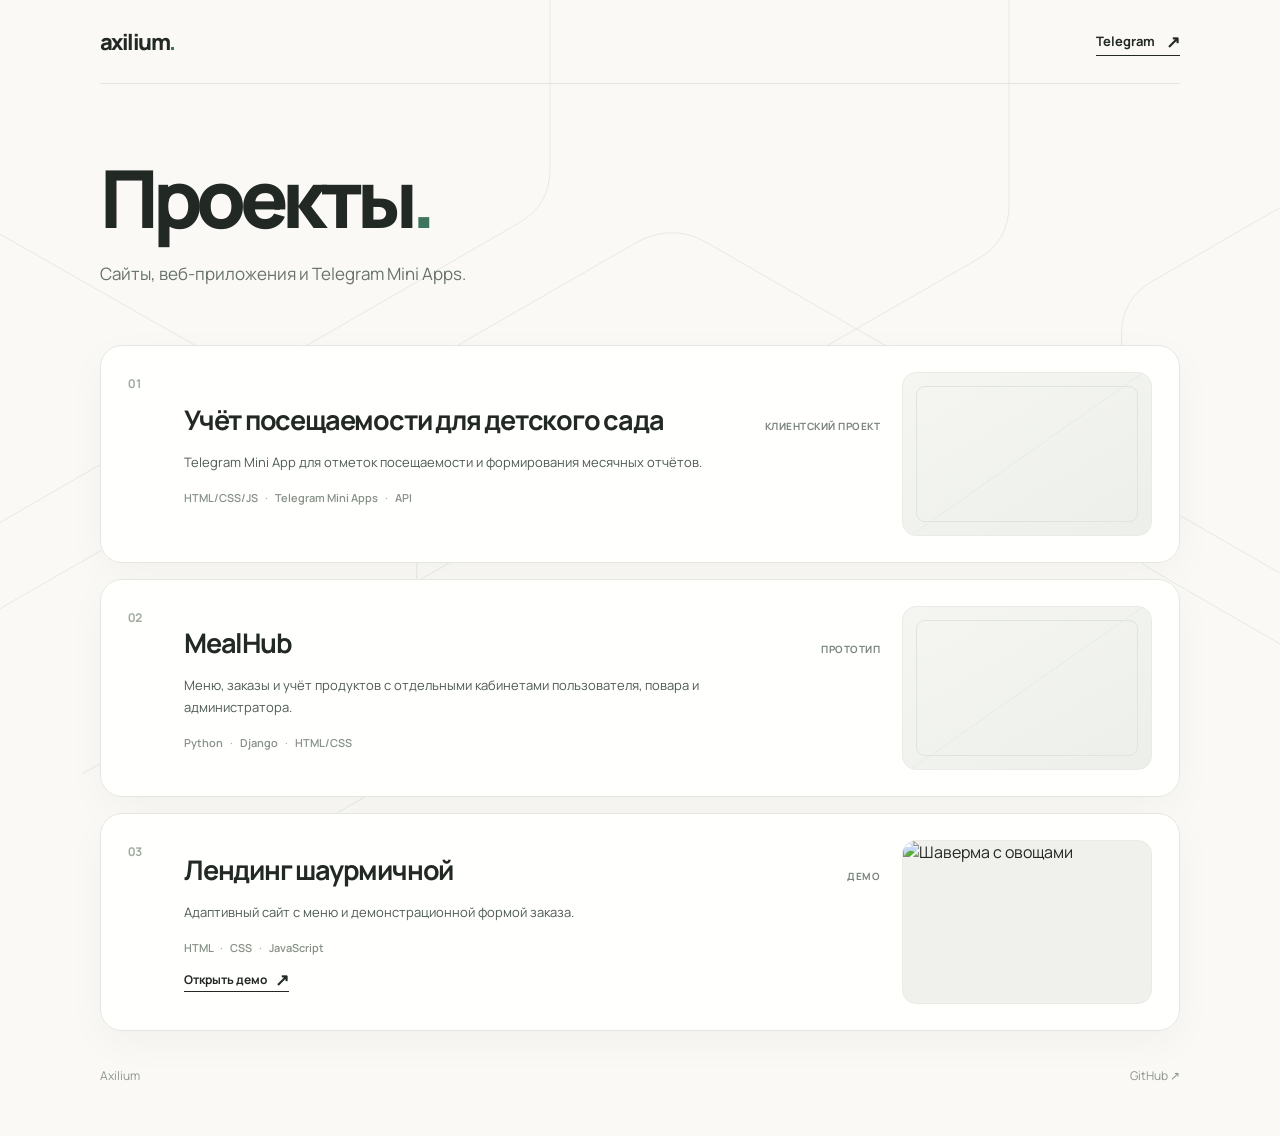
==== index.html @ ad245e5b "Add restrained project cards and image slots" ====
<!doctype html>
<html lang="ru">
  <head>
    <meta charset="UTF-8" />
    <meta name="viewport" content="width=device-width, initial-scale=1" />
    <meta name="theme-color" content="#f8f8f5" />
    <meta name="description" content="Axilium — проекты: Telegram Mini App, веб-система на Django и демонстрационный лендинг." />
    <title>Проекты — Axilium</title>
    <link rel="preconnect" href="https://fonts.googleapis.com" />
    <link rel="preconnect" href="https://fonts.gstatic.com" crossorigin />
    <link href="https://fonts.googleapis.com/css2?family=Manrope:wght@400;500;600;700;800&display=swap" rel="stylesheet" />
    <link rel="stylesheet" href="styles.css" />
  </head>
  <body>
    <div class="page">
      <header class="header">
        <a class="brand" href="/" aria-label="Axilium — главная">axilium<span>.</span></a>
        <a class="contact-link" href="https://t.me/achomp" target="_blank" rel="noopener noreferrer">Telegram <span aria-hidden="true">↗</span></a>
      </header>

      <main>
        <div class="intro">
          <h1>Проекты<span>.</span></h1>
          <p>Сайты, веб-приложения и Telegram Mini Apps.</p>
        </div>

        <section class="projects" aria-label="Примеры проектов">
          <article class="project">
            <span class="project-index" aria-hidden="true">01</span>
            <div class="project-body">
              <div class="project-heading">
                <h2>Учёт посещаемости для детского сада</h2>
                <span class="project-type">Клиентский проект</span>
              </div>
              <p class="description">Telegram Mini App для отметок посещаемости и формирования месячных отчётов.</p>
              <p class="stack">HTML/CSS/JS <span>·</span> Telegram Mini Apps <span>·</span> API</p>
            </div>
            <div class="project-media project-media-empty" aria-hidden="true"></div>
          </article>

          <article class="project">
            <span class="project-index" aria-hidden="true">02</span>
            <div class="project-body">
              <div class="project-heading">
                <h2>MealHub</h2>
                <span class="project-type">Прототип</span>
              </div>
              <p class="description">Меню, заказы и учёт продуктов с отдельными кабинетами пользователя, повара и администратора.</p>
              <p class="stack">Python <span>·</span> Django <span>·</span> HTML/CSS</p>
            </div>
            <div class="project-media project-media-empty" aria-hidden="true"></div>
          </article>

          <article class="project">
            <span class="project-index" aria-hidden="true">03</span>
            <div class="project-body">
              <div class="project-heading">
                <h2>Лендинг шаурмичной</h2>
                <span class="project-type">Демо</span>
              </div>
              <p class="description">Адаптивный сайт с меню и демонстрационной формой заказа.</p>
              <p class="stack">HTML <span>·</span> CSS <span>·</span> JavaScript</p>
              <a class="project-link" href="demos/shawarma/" target="_blank" rel="noopener noreferrer">Открыть демо <span aria-hidden="true">↗</span></a>
            </div>
            <div class="project-media">
              <img src="https://images.unsplash.com/photo-1561651823-34feb02250e4?auto=format&amp;fit=crop&amp;w=900&amp;q=85" alt="Шаверма с овощами" loading="lazy" />
            </div>
          </article>
        </section>
      </main>

      <footer class="footer">
        <span>Axilium</span>
        <a href="https://github.com/Axilium1749" target="_blank" rel="noopener noreferrer">GitHub ↗</a>
      </footer>
    </div>
  </body>
</html>
---- styles.css ----
:root {
  --paper: #faf9f6;
  --ink: #222824;
  --muted: #68726c;
  --line: #e2e5df;
  --accent: #3d765d;
}

* { box-sizing: border-box; }
html { scroll-behavior: smooth; }
body {
  margin: 0;
  background: var(--paper);
  color: var(--ink);
  font-family: Manrope, Arial, sans-serif;
  -webkit-font-smoothing: antialiased;
}
body::before {
  content: "";
  position: fixed;
  inset: 0;
  z-index: 0;
  pointer-events: none;
  background: url("assets/background-lines.svg") center top / cover no-repeat;
}
a { color: inherit; }
::selection { background: #d9eddf; }
:focus-visible { outline: 2px solid var(--accent); outline-offset: 5px; }

.page { position: relative; z-index: 1; width: min(1080px, calc(100% - 64px)); margin: 0 auto; }
.header { height: 84px; border-bottom: 1px solid var(--line); display: flex; align-items: center; justify-content: space-between; gap: 24px; }
.brand { font-size: 22px; font-weight: 800; letter-spacing: -.07em; text-decoration: none; }
.brand span, .intro h1 span { color: var(--accent); }
.contact-link { display: inline-flex; gap: 11px; align-items: center; text-decoration: none; font-size: 13px; font-weight: 700; border-bottom: 1px solid currentColor; padding: 5px 0; transition: color .2s; }
.contact-link:hover, .project-link:hover, .footer a:hover { color: var(--accent); }
.contact-link span, .project-link span { font-size: 17px; line-height: 1; }

h1, h2, p { margin: 0; }
.intro { padding: 70px 0 58px; }
.intro h1 { font-size: clamp(48px, 8vw, 80px); font-weight: 800; letter-spacing: -.08em; line-height: 1.1; }
.intro p { margin-top: 18px; font-size: 17px; line-height: 1.6; color: var(--muted); }

.projects { display: grid; gap: 16px; }
.project {
  display: grid;
  grid-template-columns: 34px minmax(0, 1fr) 250px;
  align-items: center;
  gap: 22px;
  min-height: 218px;
  padding: 25px 27px;
  background: rgba(255, 255, 253, .96);
  border: 1px solid #e4e7e1;
  border-radius: 22px;
  box-shadow: 0 12px 40px rgba(32, 40, 35, .035);
}
.project-index { align-self: start; padding-top: 4px; font-size: 12px; font-weight: 700; color: #a0aaa1; font-variant-numeric: tabular-nums; }
.project-heading { display: flex; align-items: baseline; justify-content: space-between; gap: 16px; }
.project h2 { font-size: clamp(21px, 2.5vw, 27px); font-weight: 700; line-height: 1.35; letter-spacing: -.045em; }
.project-type { flex: none; font-size: 10px; font-weight: 700; color: #79847c; text-transform: uppercase; letter-spacing: .05em; }
.description { margin-top: 12px; max-width: 570px; font-size: 13px; line-height: 1.7; color: #4f5b53; }
.stack { margin-top: 16px; font-size: 11px; line-height: 1.6; font-weight: 600; color: #879188; }
.stack span { padding: 0 5px; color: #aab4ac; }
.project-link { display: inline-flex; align-items: center; gap: 8px; margin-top: 15px; text-decoration: none; border-bottom: 1px solid currentColor; padding-bottom: 3px; font-size: 12px; font-weight: 700; transition: color .2s; }

.project-media {
  width: 100%;
  height: 164px;
  overflow: hidden;
  border-radius: 14px;
  background: #f0f1ed;
  border: 1px solid #e9ebe5;
}
.project-media img { display: block; width: 100%; height: 100%; object-fit: cover; object-position: center; }
.project-media-empty {
  position: relative;
  background: linear-gradient(150deg, #f5f6f2, #edefea);
}
.project-media-empty::before {
  content: "";
  position: absolute;
  inset: 13px;
  border: 1px solid #dfe4dc;
  border-radius: 9px;
}
.project-media-empty::after {
  content: "";
  position: absolute;
  inset: 0;
  background: linear-gradient(145deg, transparent calc(50% - .5px), #e2e6de 50%, transparent calc(50% + .5px));
}

.footer { display: flex; justify-content: space-between; align-items: center; gap: 20px; padding: 36px 0 52px; font-size: 12px; color: #8b958e; }
.footer a { text-decoration: none; transition: color .2s; }

@media (max-width: 850px) {
  .project { grid-template-columns: 25px minmax(0, 1fr) 180px; gap: 17px; padding: 22px; }
  .project-heading { display: block; }
  .project-type { display: block; margin-top: 7px; }
  .project-media { height: 145px; }
}
@media (max-width: 620px) {
  .page { width: min(100% - 32px, 1080px); }
  .header { height: 72px; }
  .intro { padding: 56px 0 46px; }
  .intro p { font-size: 15px; margin-top: 12px; }
  .project { grid-template-columns: 24px minmax(0, 1fr); gap: 6px 12px; padding: 22px; }
  .project-index { grid-column: 1; grid-row: 1; }
  .project-body { grid-column: 2; grid-row: 1; }
  .project-media { grid-column: 2; grid-row: 2; height: auto; aspect-ratio: 16 / 9; margin-top: 18px; }
  .project h2 { font-size: 22px; }
  .description { font-size: 13px; }
}
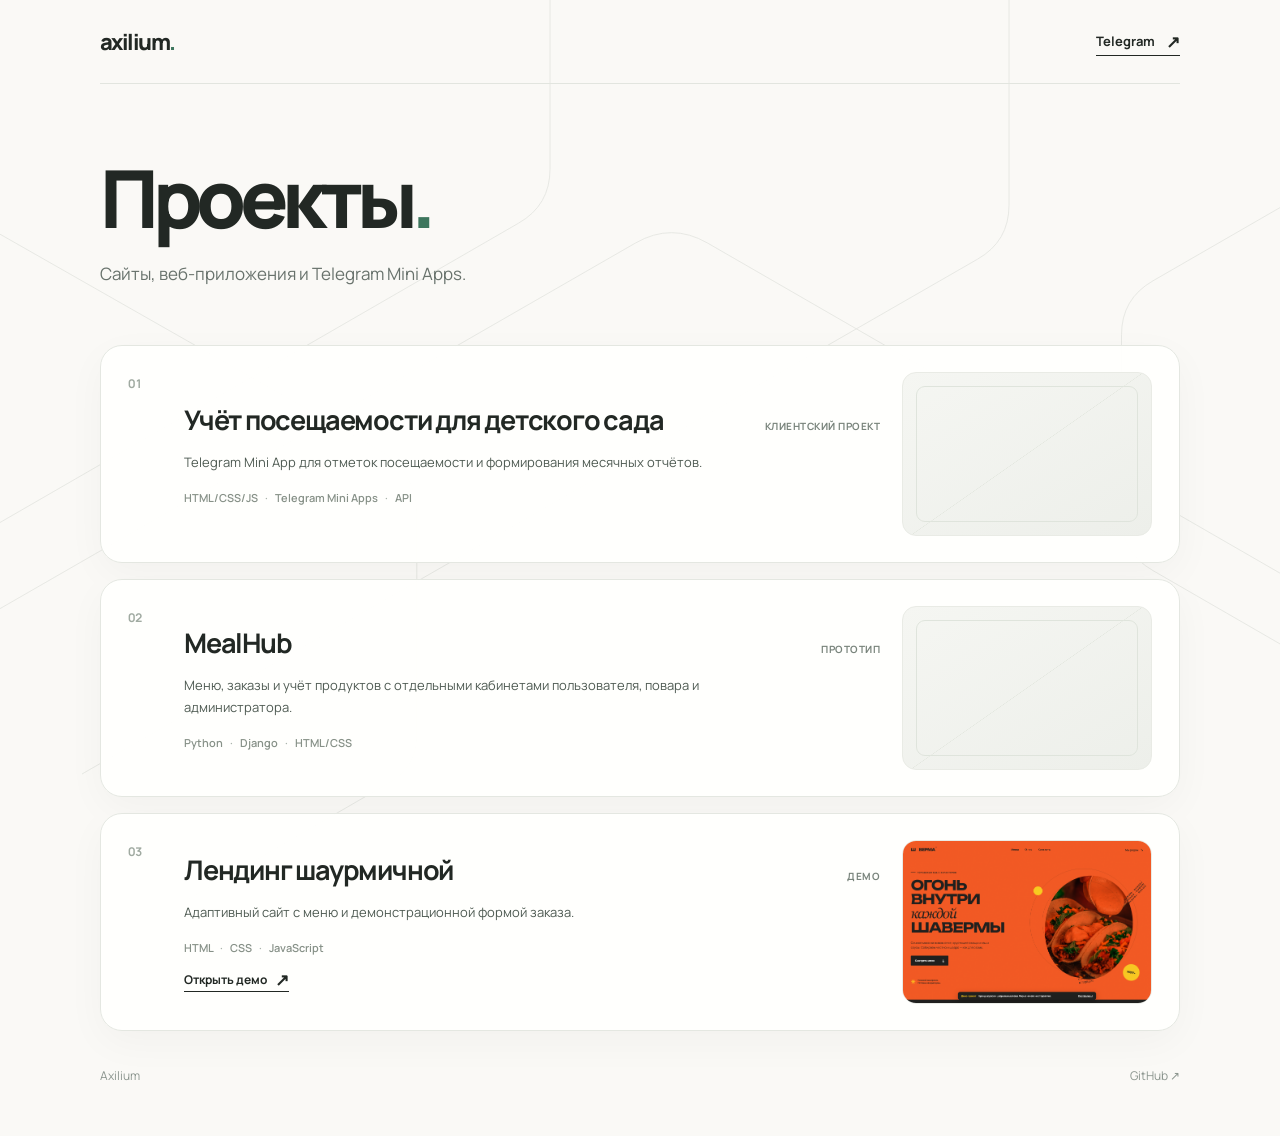
==== commit 83866185: "Use landing screenshot in portfolio card" ====
--- a/index.html
+++ b/index.html
@@ -9,7 +9,7 @@
     <link rel="preconnect" href="https://fonts.googleapis.com" />
     <link rel="preconnect" href="https://fonts.gstatic.com" crossorigin />
     <link href="https://fonts.googleapis.com/css2?family=Manrope:wght@400;500;600;700;800&display=swap" rel="stylesheet" />
-    <link rel="stylesheet" href="styles.css" />
+    <link rel="stylesheet" href="styles.css?v=cards-2" />
   </head>
   <body>
     <div class="page">
@@ -63,7 +63,7 @@
               <a class="project-link" href="demos/shawarma/" target="_blank" rel="noopener noreferrer">Открыть демо <span aria-hidden="true">↗</span></a>
             </div>
             <div class="project-media">
-              <img src="https://images.unsplash.com/photo-1561651823-34feb02250e4?auto=format&amp;fit=crop&amp;w=900&amp;q=85" alt="Шаверма с овощами" loading="lazy" />
+              <img src="assets/shawarma-preview.png" alt="Скриншот лендинга шаурмичной" loading="lazy" />
             </div>
           </article>
         </section>
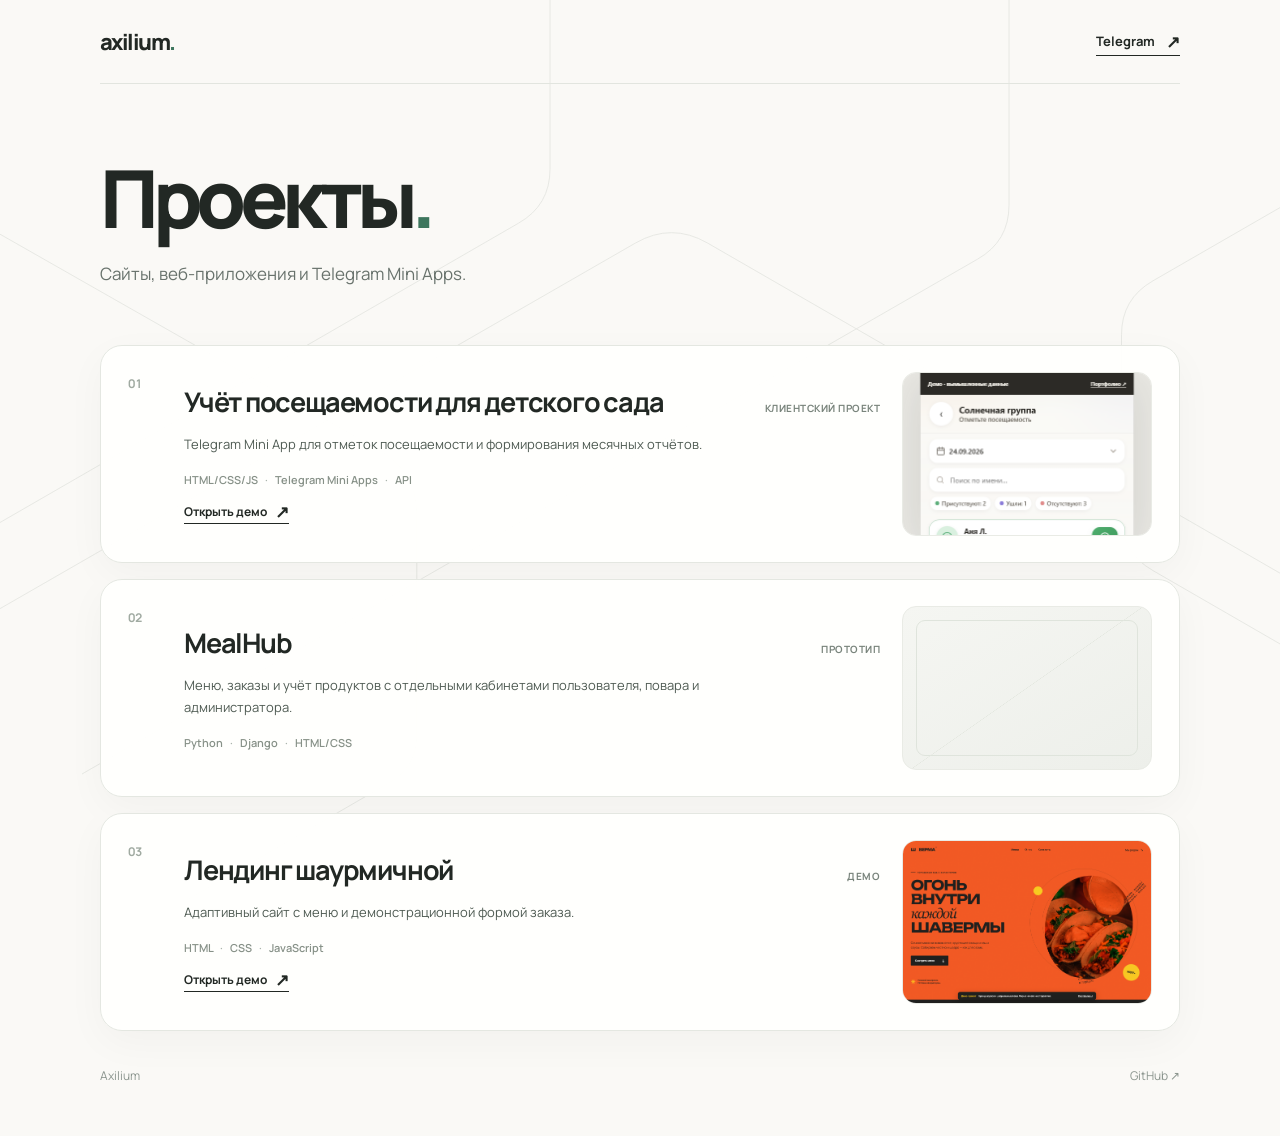
==== commit ee89d7ad: "Show attendance demo in portfolio" ====
--- a/index.html
+++ b/index.html
@@ -34,8 +34,11 @@
               </div>
               <p class="description">Telegram Mini App для отметок посещаемости и формирования месячных отчётов.</p>
               <p class="stack">HTML/CSS/JS <span>·</span> Telegram Mini Apps <span>·</span> API</p>
+              <a class="project-link" href="demos/attendance/" target="_blank" rel="noopener noreferrer">Открыть демо <span aria-hidden="true">↗</span></a>
             </div>
-            <div class="project-media project-media-empty" aria-hidden="true"></div>
+            <div class="project-media">
+              <img src="assets/attendance-preview.png" alt="Скриншот демо учёта посещаемости" loading="lazy" />
+            </div>
           </article>
 
           <article class="project">
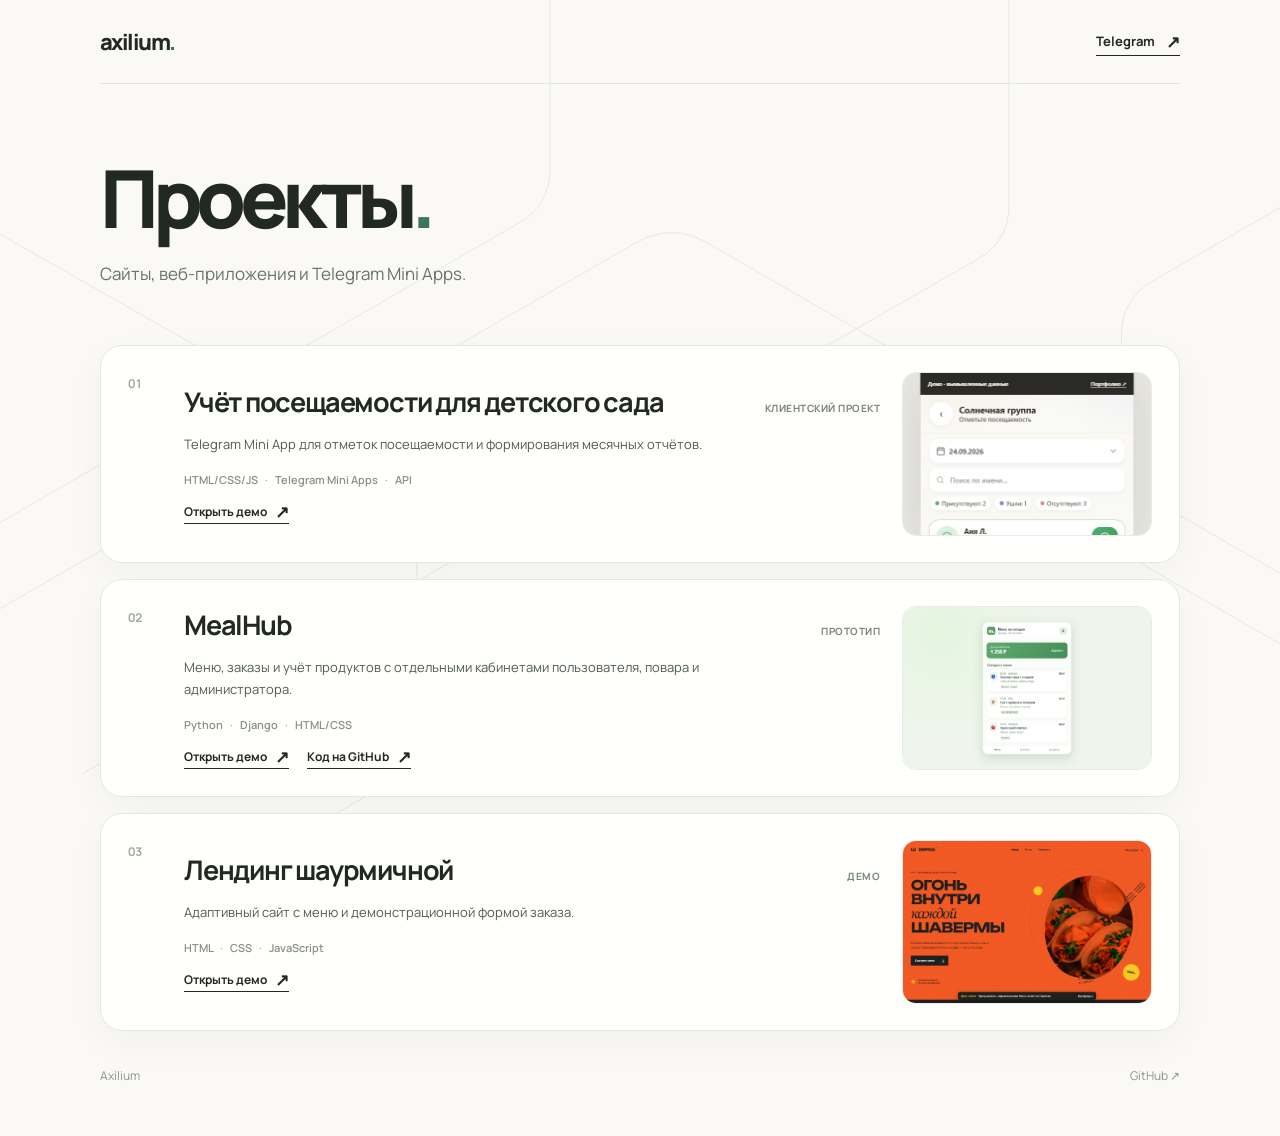
==== commit 8211e2b9: "Add MealHub static demo and portfolio card" ====
--- a/index.html
+++ b/index.html
@@ -9,7 +9,7 @@
     <link rel="preconnect" href="https://fonts.googleapis.com" />
     <link rel="preconnect" href="https://fonts.gstatic.com" crossorigin />
     <link href="https://fonts.googleapis.com/css2?family=Manrope:wght@400;500;600;700;800&display=swap" rel="stylesheet" />
-    <link rel="stylesheet" href="styles.css?v=cards-2" />
+    <link rel="stylesheet" href="styles.css?v=cards-3" />
   </head>
   <body>
     <div class="page">
@@ -50,8 +50,14 @@
               </div>
               <p class="description">Меню, заказы и учёт продуктов с отдельными кабинетами пользователя, повара и администратора.</p>
               <p class="stack">Python <span>·</span> Django <span>·</span> HTML/CSS</p>
+              <div class="project-links">
+                <a class="project-link" href="demos/mealhub/" target="_blank" rel="noopener noreferrer">Открыть демо <span aria-hidden="true">↗</span></a>
+                <a class="project-link" href="https://github.com/Axilium1749/mealhub-demo" target="_blank" rel="noopener noreferrer">Код на GitHub <span aria-hidden="true">↗</span></a>
+              </div>
             </div>
-            <div class="project-media project-media-empty" aria-hidden="true"></div>
+            <div class="project-media">
+              <img src="assets/mealhub-preview.png" alt="Скриншот меню в демо MealHub" loading="lazy" />
+            </div>
           </article>
 
           <article class="project">
--- a/styles.css
+++ b/styles.css
@@ -60,6 +60,7 @@
 .description { margin-top: 12px; max-width: 570px; font-size: 13px; line-height: 1.7; color: #4f5b53; }
 .stack { margin-top: 16px; font-size: 11px; line-height: 1.6; font-weight: 600; color: #879188; }
 .stack span { padding: 0 5px; color: #aab4ac; }
+.project-links { display: flex; flex-wrap: wrap; align-items: center; gap: 0 18px; }
 .project-link { display: inline-flex; align-items: center; gap: 8px; margin-top: 15px; text-decoration: none; border-bottom: 1px solid currentColor; padding-bottom: 3px; font-size: 12px; font-weight: 700; transition: color .2s; }
 
 .project-media {
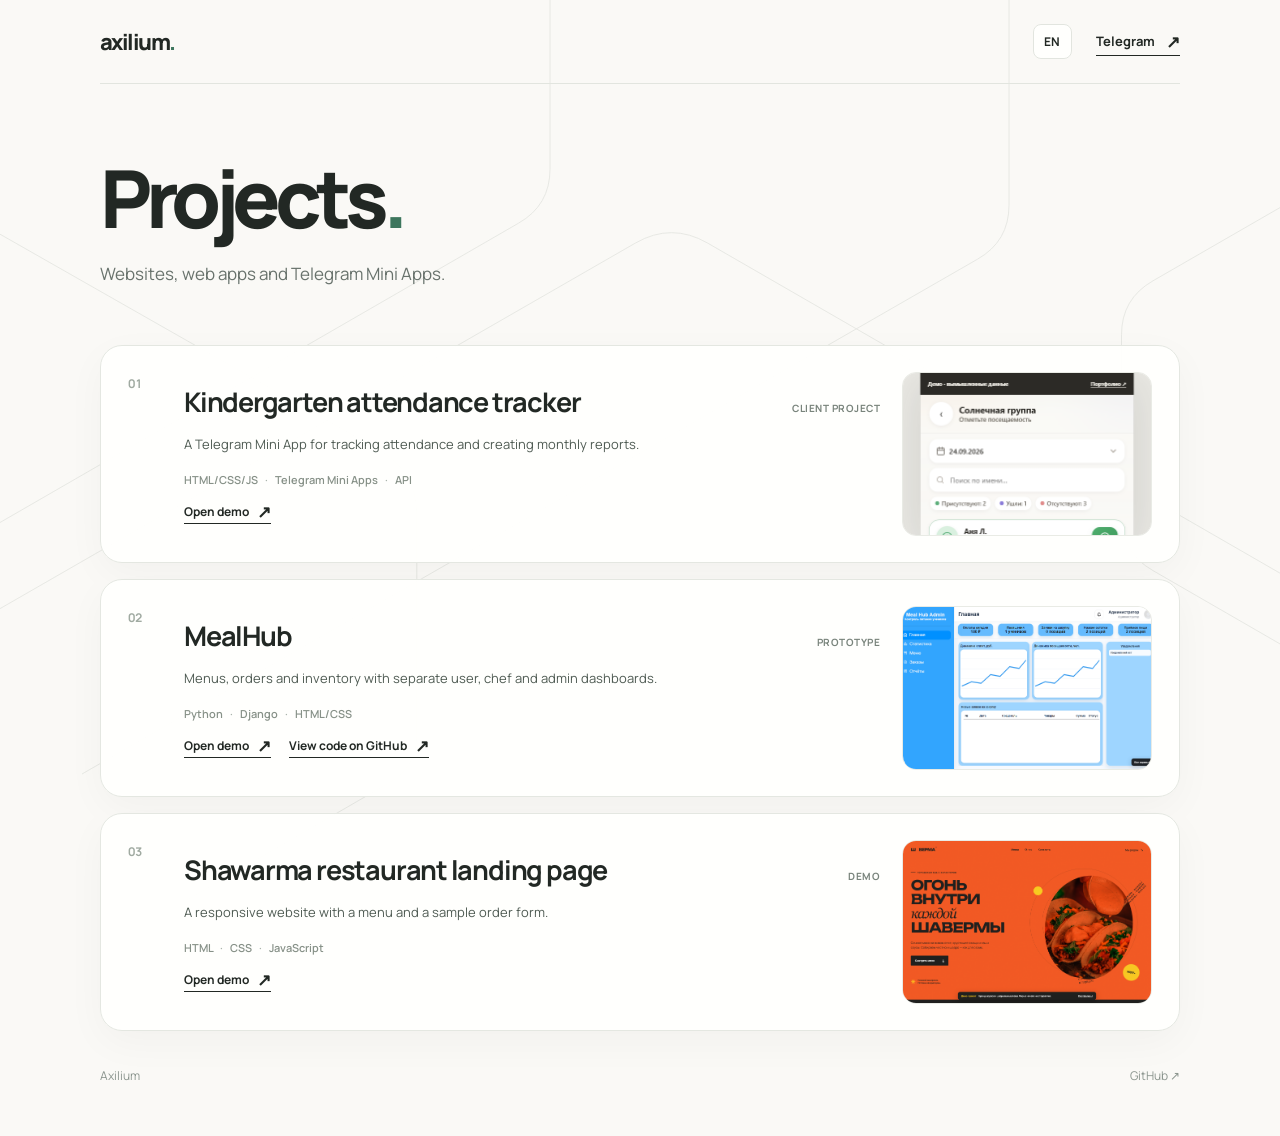
==== commit 4ff20625: "Add English localization across portfolio and demos" ====
--- a/index.html
+++ b/index.html
@@ -10,12 +10,22 @@
     <link rel="preconnect" href="https://fonts.gstatic.com" crossorigin />
     <link href="https://fonts.googleapis.com/css2?family=Manrope:wght@400;500;600;700;800&display=swap" rel="stylesheet" />
     <link rel="stylesheet" href="styles.css?v=cards-3" />
+    <script src="i18n.js"></script>
   </head>
   <body>
     <div class="page">
       <header class="header">
         <a class="brand" href="/" aria-label="Axilium — главная">axilium<span>.</span></a>
-        <a class="contact-link" href="https://t.me/achomp" target="_blank" rel="noopener noreferrer">Telegram <span aria-hidden="true">↗</span></a>
+        <div class="header-actions">
+          <label class="language-picker" for="language-select">
+            <span class="visually-hidden">Язык / Language</span>
+            <select id="language-select" aria-label="Язык / Language">
+              <option value="ru">RU</option>
+              <option value="en">EN</option>
+            </select>
+          </label>
+          <a class="contact-link" href="https://t.me/achomp" target="_blank" rel="noopener noreferrer">Telegram <span aria-hidden="true">↗</span></a>
+        </div>
       </header>
 
       <main>
@@ -56,7 +66,7 @@
               </div>
             </div>
             <div class="project-media">
-              <img src="assets/mealhub-preview.png" alt="Скриншот меню в демо MealHub" loading="lazy" />
+              <img src="assets/mealhub-preview.png" alt="Скриншот панели администратора MealHub" loading="lazy" />
             </div>
           </article>
 
--- a/styles.css
+++ b/styles.css
@@ -31,6 +31,10 @@
 .header { height: 84px; border-bottom: 1px solid var(--line); display: flex; align-items: center; justify-content: space-between; gap: 24px; }
 .brand { font-size: 22px; font-weight: 800; letter-spacing: -.07em; text-decoration: none; }
 .brand span, .intro h1 span { color: var(--accent); }
+.header-actions { display: flex; align-items: center; gap: 24px; }
+.language-picker select { appearance: none; border: 1px solid var(--line); border-radius: 8px; background: rgba(255,255,253,.92); color: var(--ink); font: 700 12px Manrope, Arial, sans-serif; padding: 8px 10px; cursor: pointer; }
+.language-picker select:hover { border-color: var(--accent); }
+.visually-hidden { position: absolute; width: 1px; height: 1px; padding: 0; margin: -1px; overflow: hidden; clip: rect(0, 0, 0, 0); white-space: nowrap; border: 0; }
 .contact-link { display: inline-flex; gap: 11px; align-items: center; text-decoration: none; font-size: 13px; font-weight: 700; border-bottom: 1px solid currentColor; padding: 5px 0; transition: color .2s; }
 .contact-link:hover, .project-link:hover, .footer a:hover { color: var(--accent); }
 .contact-link span, .project-link span { font-size: 17px; line-height: 1; }
@@ -102,6 +106,7 @@
 @media (max-width: 620px) {
   .page { width: min(100% - 32px, 1080px); }
   .header { height: 72px; }
+  .header-actions { gap: 12px; }
   .intro { padding: 56px 0 46px; }
   .intro p { font-size: 15px; margin-top: 12px; }
   .project { grid-template-columns: 24px minmax(0, 1fr); gap: 6px 12px; padding: 22px; }
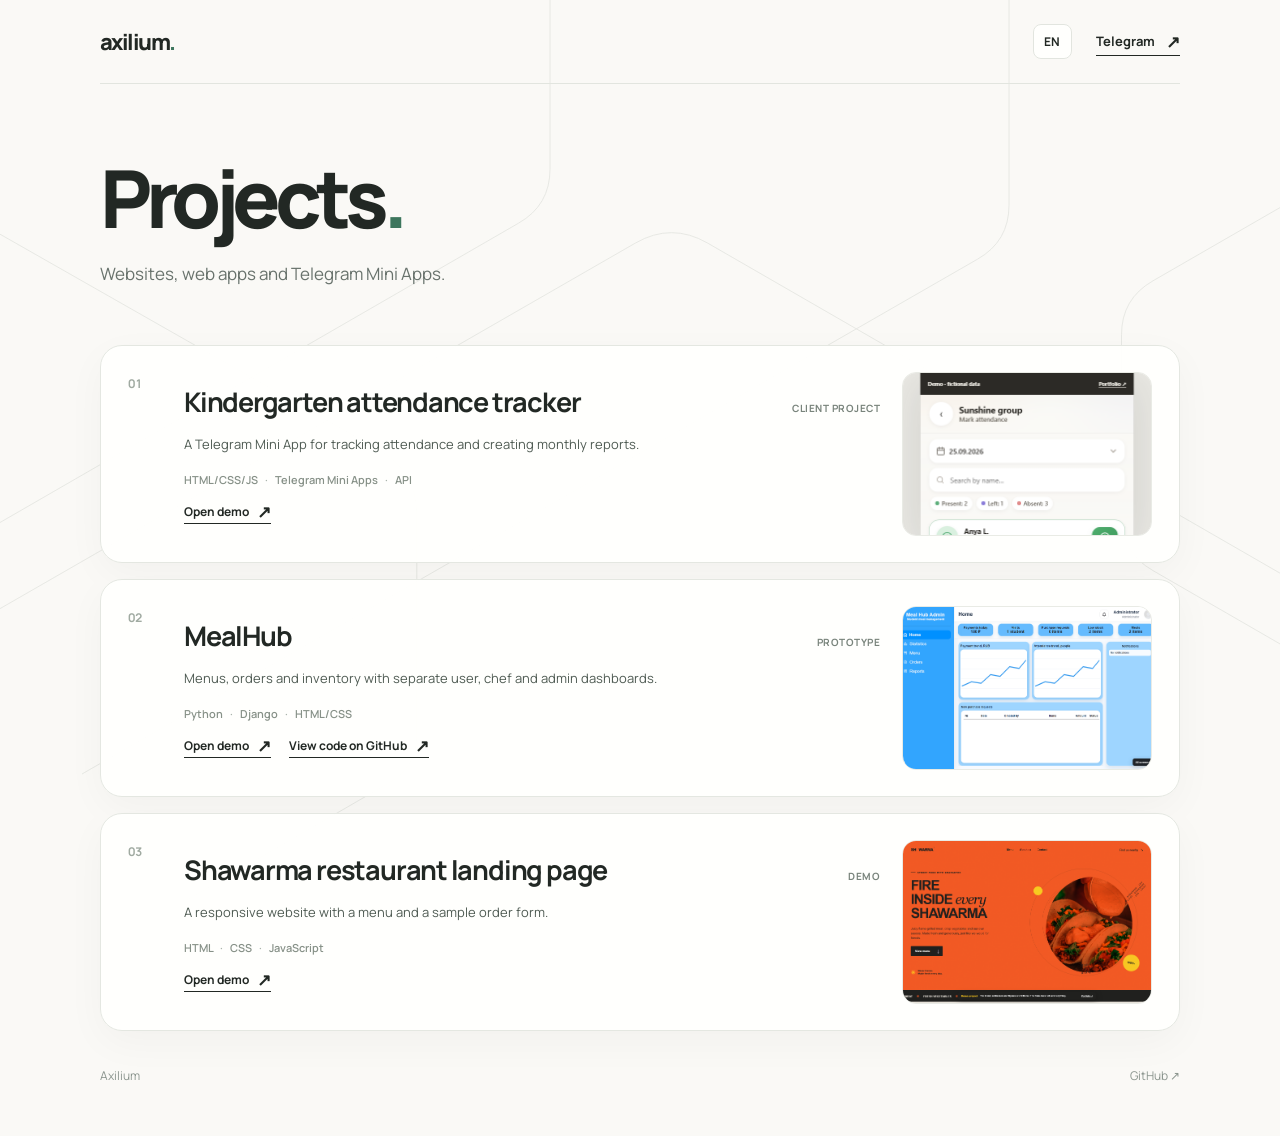
==== commit 429143c7: "Switch portfolio previews with selected language" ====
--- a/index.html
+++ b/index.html
@@ -47,7 +47,7 @@
               <a class="project-link" href="demos/attendance/" target="_blank" rel="noopener noreferrer">Открыть демо <span aria-hidden="true">↗</span></a>
             </div>
             <div class="project-media">
-              <img src="assets/attendance-preview.png" alt="Скриншот демо учёта посещаемости" loading="lazy" />
+              <img src="assets/attendance-preview.png" data-preview-en="assets/attendance-preview-en.png" alt="Скриншот демо учёта посещаемости" loading="lazy" />
             </div>
           </article>
 
@@ -66,7 +66,7 @@
               </div>
             </div>
             <div class="project-media">
-              <img src="assets/mealhub-preview.png" alt="Скриншот панели администратора MealHub" loading="lazy" />
+              <img src="assets/mealhub-preview.png" data-preview-en="assets/mealhub-preview-en.png" alt="Скриншот панели администратора MealHub" loading="lazy" />
             </div>
           </article>
 
@@ -82,7 +82,7 @@
               <a class="project-link" href="demos/shawarma/" target="_blank" rel="noopener noreferrer">Открыть демо <span aria-hidden="true">↗</span></a>
             </div>
             <div class="project-media">
-              <img src="assets/shawarma-preview.png" alt="Скриншот лендинга шаурмичной" loading="lazy" />
+              <img src="assets/shawarma-preview.png" data-preview-en="assets/shawarma-preview-en.png" alt="Скриншот лендинга шаурмичной" loading="lazy" />
             </div>
           </article>
         </section>
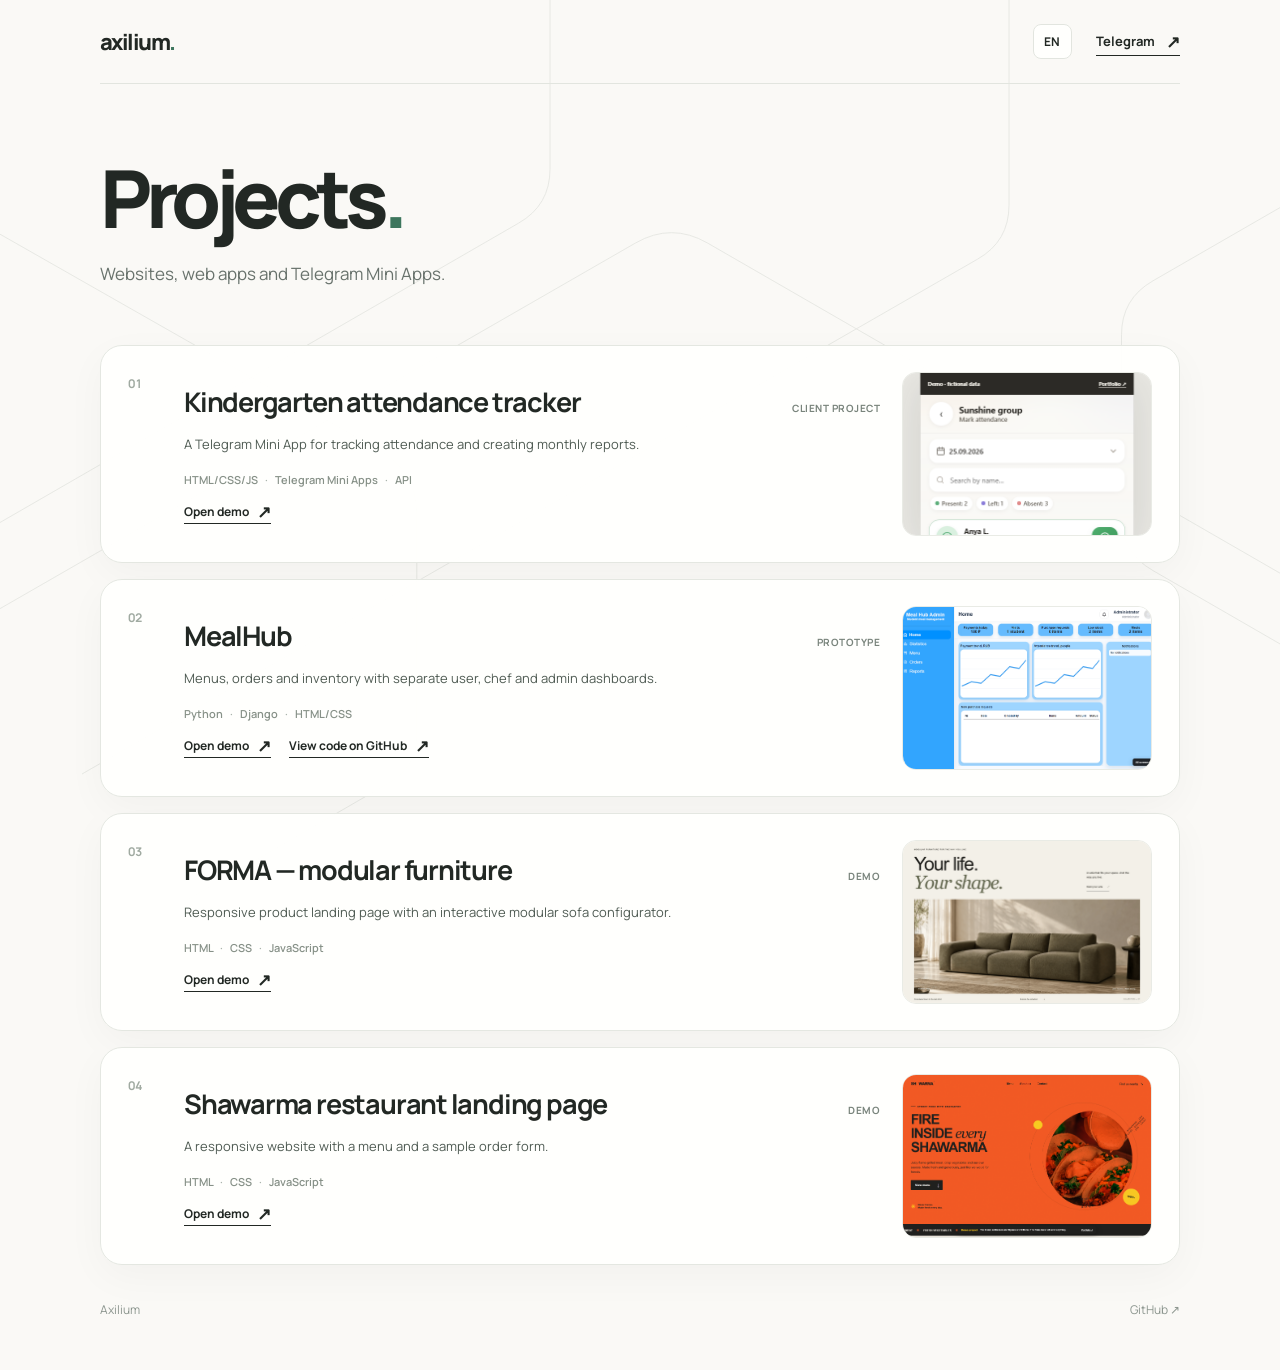
==== commit a7ffe04e: "added FORMA" ====
--- a/index.html
+++ b/index.html
@@ -74,6 +74,22 @@
             <span class="project-index" aria-hidden="true">03</span>
             <div class="project-body">
               <div class="project-heading">
+                <h2>FORMA — модульная мебель</h2>
+                <span class="project-type">Демо</span>
+              </div>
+              <p class="description">Адаптивный product landing с интерактивным конфигуратором модульного дивана.</p>
+              <p class="stack">HTML <span>·</span> CSS <span>·</span> JavaScript</p>
+              <a class="project-link" href="demos/forma/" target="_blank" rel="noopener noreferrer">Открыть демо <span aria-hidden="true">↗</span></a>
+            </div>
+            <div class="project-media">
+              <img src="assets/forma-preview.png" data-preview-en="assets/forma-preview-en.png" alt="Скриншот лендинга модульной мебели FORMA" width="1000" height="656" loading="lazy" />
+            </div>
+          </article>
+
+          <article class="project">
+            <span class="project-index" aria-hidden="true">04</span>
+            <div class="project-body">
+              <div class="project-heading">
                 <h2>Лендинг шаурмичной</h2>
                 <span class="project-type">Демо</span>
               </div>
